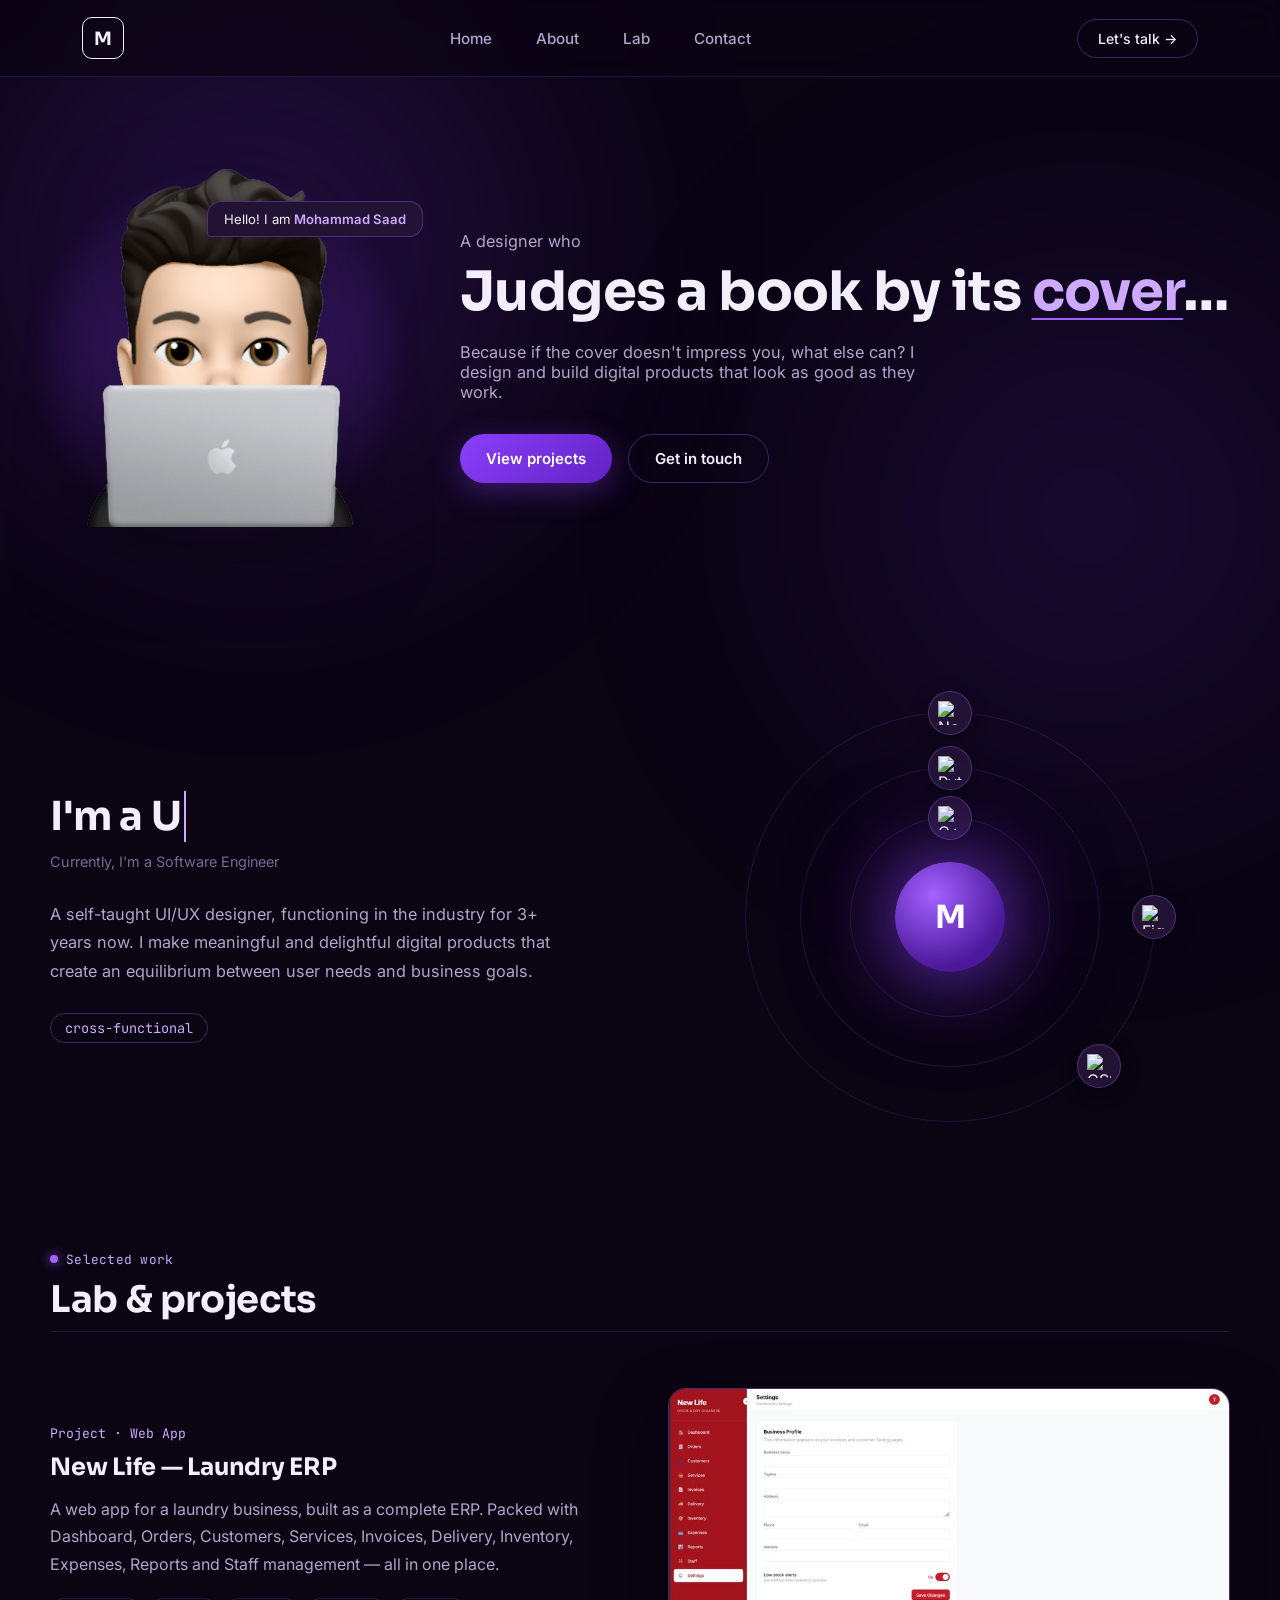
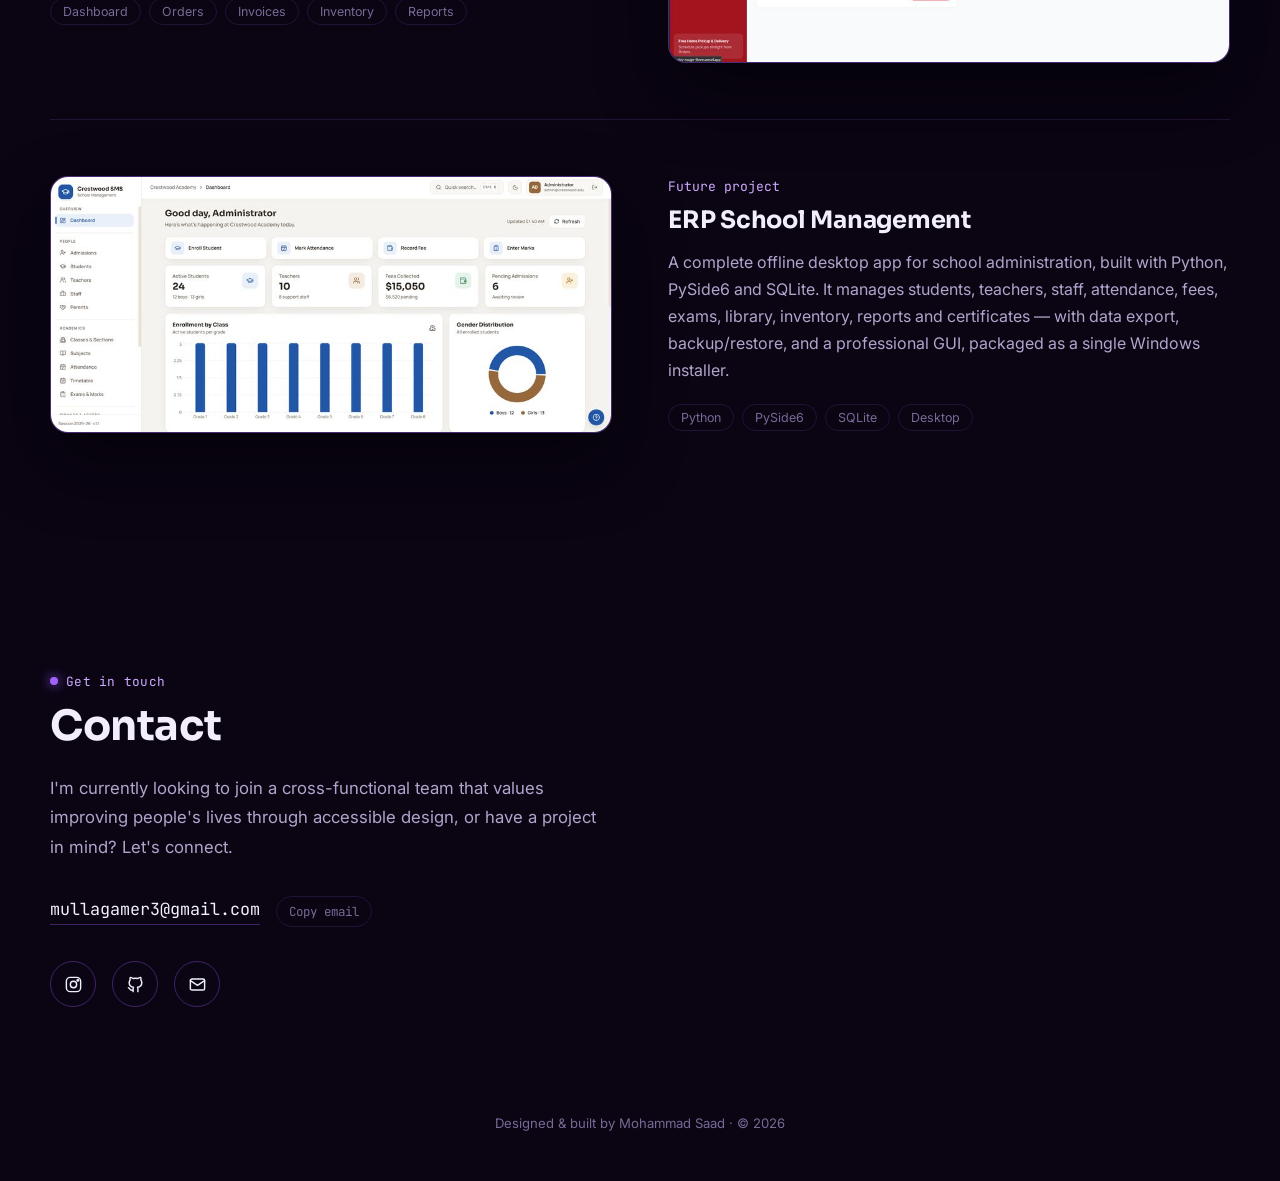
==== index.html @ 2c591f2f "Initial portfolio website" ====
<!DOCTYPE html>
<html lang="en">
<head>
<meta charset="UTF-8">
<meta name="viewport" content="width=device-width, initial-scale=1.0">
<title>Mohammad Saad — Software Engineer & UI/UX Designer</title>
<meta name="description" content="Portfolio of Mohammad Saad, a self-taught UI/UX designer and software engineer building cross-functional digital products.">
<link rel="stylesheet"  href="style.css"> 
<link rel="preconnect" href="https://fonts.googleapis.com">
<link rel="preconnect" href="https://fonts.gstatic.com" crossorigin>
<link href="https://fonts.googleapis.com/css2?family=Sora:wght@400;500;600;700;800&family=Inter:wght@400;500;600&family=JetBrains+Mono:wght@400;500&display=swap" rel="stylesheet">
</head>
<body>
<div class="wrap">

  <header>
    <nav class="container">
      <a href="#home" class="logo">M</a>
      <ul class="nav-links" id="navLinks">
        <li><a href="#home">Home</a></li>
        <li><a href="#about">About</a></li>
        <li><a href="#projects">Lab</a></li>
        <li><a href="#contact">Contact</a></li>
      </ul>
      <a href="#contact" class="nav-cta">Let's talk →</a>
      <div class="burger" id="burger"><span></span><span></span><span></span></div>
    </nav>
  </header>

  <!-- HERO -->
  <section class="hero container" id="home">
    <div class="avatar-wrap">
      <div class="avatar-glow"></div>
      <div class="speech">Hello! I am <b>Mohammad Saad</b></div>
      <img src="[data-uri]" alt="Illustrated avatar of Mohammad Saad">
    </div>
    <div class="hero-copy">
      <p class="kicker">A designer who</p>
      <h1>Judges a book by its <span class="accent-word">cover</span>&hellip;</h1>
      <p class="sub">Because if the cover doesn't impress you, what else can? I design and build digital products that look as good as they work.</p>
      <div class="hero-actions">
        <a href="#projects" class="btn btn-primary">View projects</a>
        <a href="#contact" class="btn btn-ghost">Get in touch</a>
      </div>
    </div>
  </section>

  <!-- ABOUT -->
  <section class="about container reveal" id="about">
    <div>
      <h2 class="type-line"><span id="typeTarget"></span><span class="cursor">&nbsp;</span></h2>
      <p class="caption">Currently, I'm a Software Engineer</p>
      <p>A self-taught UI/UX designer, functioning in the industry for 3+ years now. I make meaningful and delightful digital products that create an equilibrium between user needs and business goals.</p>
      <span class="tag-pill">cross-functional</span>
    </div>
    <div class="stack-panel">
      <div class="orbit-scene">
        <div class="ring ring-3">
          <div class="orbit-icon"><img src="https://cdn.jsdelivr.net/gh/devicons/devicon/icons/nodejs/nodejs-original.svg" alt="Node.js"></div>
          <div class="orbit-icon pos-c"><img src="https://cdn.jsdelivr.net/gh/devicons/devicon/icons/figma/figma-original.svg" alt="Figma"></div>
        </div>
        <div class="ring ring-2">
          <div class="orbit-icon"><img src="https://cdn.jsdelivr.net/gh/devicons/devicon/icons/python/python-original.svg" alt="Python"></div>
          <div class="orbit-icon pos-b"><img src="https://cdn.jsdelivr.net/gh/devicons/devicon/icons/css3/css3-original.svg" alt="CSS3"></div>
        </div>
        <div class="ring ring-1">
          <div class="orbit-icon"><img src="https://cdn.jsdelivr.net/gh/devicons/devicon/icons/cplusplus/cplusplus-original.svg" alt="C++"></div>
        </div>
        <div class="orbit-core">M</div>
      </div>
    </div>
  </section>

  <!-- PROJECTS -->
  <section class="projects container" id="projects">
    <div class="section-head reveal">
      <span class="eyebrow">Selected work</span>
      <h2>Lab &amp; projects</h2>
    </div>

    <div class="project-card reveal">
      <div class="project-media">
        <img src="[data-uri]" alt="New Life ERP dashboard screenshot">
      </div>
      <div class="project-info">
        <span class="project-tag">Project · Web App</span>
        <h3>New Life — Laundry ERP</h3>
        <p>A web app for a laundry business, built as a complete ERP. Packed with Dashboard, Orders, Customers, Services, Invoices, Delivery, Inventory, Expenses, Reports and Staff management &mdash; all in one place.</p>
        <div class="chip-row">
          <span class="chip">Dashboard</span>
          <span class="chip">Orders</span>
          <span class="chip">Invoices</span>
          <span class="chip">Inventory</span>
          <span class="chip">Reports</span>
        </div>
      </div>
    </div>

    <div class="project-card reveal">
      <div class="project-media">
        <img src="[data-uri]" alt="ERP school management dashboard screenshot">
      </div>
      <div class="project-info">
        <span class="project-tag">Future project</span>
        <h3>ERP School Management</h3>
        <p>A complete offline desktop app for school administration, built with Python, PySide6 and SQLite. It manages students, teachers, staff, attendance, fees, exams, library, inventory, reports and certificates &mdash; with data export, backup/restore, and a professional GUI, packaged as a single Windows installer.</p>
        <div class="chip-row">
          <span class="chip">Python</span>
          <span class="chip">PySide6</span>
          <span class="chip">SQLite</span>
          <span class="chip">Desktop</span>
        </div>
      </div>
    </div>
  </section>

  <!-- CONTACT -->
  <section class="contact container reveal" id="contact">
    <span class="eyebrow">Get in touch</span>
    <h2>Contact</h2>
    <p>I'm currently looking to join a cross-functional team that values improving people's lives through accessible design, or have a project in mind? Let's connect.</p>
    <div class="email-row">
      <a class="email-link" href="mailto:mullagamer3@gmail.com">mullagamer3@gmail.com</a>
      <button class="copy-btn" id="copyBtn" type="button">Copy email</button>
    </div>
    <div class="social-row">
      <a class="social-icon" href="#" aria-label="Instagram" title="Instagram">
        <svg viewBox="0 0 24 24" fill="none" stroke-width="1.8" stroke-linecap="round" stroke-linejoin="round"><rect x="3" y="3" width="18" height="18" rx="5"/><circle cx="12" cy="12" r="4"/><circle cx="17.5" cy="6.5" r="1"/></svg>
      </a>
      <a class="social-icon" href="#" aria-label="GitHub" title="GitHub">
        <svg viewBox="0 0 24 24" fill="none" stroke-width="1.8" stroke-linecap="round" stroke-linejoin="round"><path d="M9 19c-4.3 1.4-4.3-2.5-6-3m12 5v-3.5c0-1 .1-1.4-.5-2 2.8-.3 5.5-1.4 5.5-6a4.6 4.6 0 0 0-1.3-3.2 4.2 4.2 0 0 0-.1-3.2s-1.1-.3-3.5 1.3a12.3 12.3 0 0 0-6.2 0C6.5 2.8 5.4 3.1 5.4 3.1a4.2 4.2 0 0 0-.1 3.2A4.6 4.6 0 0 0 4 9.5c0 4.6 2.7 5.7 5.5 6-.6.6-.6 1.2-.5 2V21"/></svg>
      </a>
      <a class="social-icon" href="mailto:mullagamer3@gmail.com" aria-label="Email" title="Email">
        <svg viewBox="0 0 24 24" fill="none" stroke-width="1.8" stroke-linecap="round" stroke-linejoin="round"><rect x="3" y="5" width="18" height="14" rx="2"/><path d="m3 7 9 6 9-6"/></svg>
      </a>
    </div>
  </section>

  <footer>
    <p>Designed &amp; built by Mohammad Saad · &copy; <span id="year"></span></p>
  </footer>

</div>

<script src="script.js"></script>
</body>
</html>
---- style.css ----
:root{
    --bg: #0a0413;
    --bg-soft: #120823;
    --surface: #1a0f2c;
    --surface-2: #221334;
    --border: rgba(163,98,255,0.16);
    --border-strong: rgba(163,98,255,0.35);
    --accent: #8b3ffb;
    --accent-2: #a362ff;
    --accent-light: #cdaaff;
    --text: #f3eefc;
    --text-dim: #b3a4cc;
    --text-faint: #786a96;
    --radius: 18px;
  }

  *{ margin:0; padding:0; box-sizing:border-box; }
  html{ scroll-behavior:smooth; }

  body{
    background: var(--bg);
    color: var(--text);
    font-family: 'Inter', sans-serif;
    overflow-x:hidden;
    position:relative;
  }

  /* ambient background glows */
  body::before, body::after{
    content:'';
    position:fixed;
    width:60vw; height:60vw;
    max-width:900px; max-height:900px;
    border-radius:50%;
    filter: blur(120px);
    opacity:0.28;
    z-index:0;
    pointer-events:none;
  }
  body::before{
    background: radial-gradient(circle, var(--accent) 0%, transparent 70%);
    top:-15%; left:-10%;
  }
  body::after{
    background: radial-gradient(circle, #5227a8 0%, transparent 70%);
    bottom:0%; right:-15%;
  }

  .wrap{ position:relative; z-index:1; }

  a{ color:inherit; text-decoration:none; }
  ul{ list-style:none; }
  img{ max-width:100%; display:block; }

  h1,h2,h3, .display{
    font-family:'Sora', sans-serif;
    letter-spacing:-0.01em;
  }

  .eyebrow{
    font-family:'JetBrains Mono', monospace;
    font-size:0.8rem;
    color: var(--accent-light);
    letter-spacing:0.02em;
    display:inline-flex;
    align-items:center;
    gap:8px;
  }
  .eyebrow::before{
    content:'';
    width:8px; height:8px;
    border-radius:50%;
    background: var(--accent-2);
    box-shadow: 0 0 12px var(--accent-2);
  }

  .container{
    max-width:1180px;
    margin:0 auto;
    padding:0 32px;
  }

  /* ---------- NAV ---------- */
  header{
    position:sticky;
    top:0;
    z-index:100;
    background: rgba(10,4,19,0.7);
    backdrop-filter: blur(14px);
    border-bottom:1px solid var(--border);
  }
  nav.container{
    display:flex;
    align-items:center;
    justify-content:space-between;
    height:76px;
  }
  .logo{
    width:42px; height:42px;
    border:1.5px solid var(--text);
    border-radius:10px;
    display:flex; align-items:center; justify-content:center;
    font-family:'Sora',sans-serif;
    font-weight:700;
    font-size:1.15rem;
    transition: box-shadow .3s ease, border-color .3s ease;
  }
  .logo:hover{ box-shadow: 0 0 22px var(--accent-2); border-color: var(--accent-2); }

  .nav-links{
    display:flex;
    gap:44px;
    font-size:0.95rem;
    font-weight:500;
  }
  .nav-links a{
    position:relative;
    color: var(--text-dim);
    transition: color .25s ease;
  }
  .nav-links a::after{
    content:'';
    position:absolute; left:0; bottom:-6px;
    width:0; height:2px;
    background: var(--accent-2);
    transition: width .25s ease;
  }
  .nav-links a:hover{ color: var(--text); }
  .nav-links a:hover::after{ width:100%; }

  .nav-cta{
    display:inline-flex; align-items:center; gap:8px;
    padding:10px 20px;
    border-radius:999px;
    border:1px solid var(--border-strong);
    font-size:0.88rem;
    font-weight:500;
    color: var(--text);
    transition: all .25s ease;
  }
  .nav-cta:hover{ background: var(--accent); border-color: var(--accent); box-shadow: 0 0 24px rgba(139,63,251,0.5); }

  .burger{ display:none; width:26px; height:20px; position:relative; cursor:pointer; }
  .burger span{ position:absolute; left:0; width:100%; height:2px; background:var(--text); transition:.3s; }
  .burger span:nth-child(1){ top:0; }
  .burger span:nth-child(2){ top:9px; }
  .burger span:nth-child(3){ top:18px; }
  .burger.open span:nth-child(1){ transform: translateY(9px) rotate(45deg); }
  .burger.open span:nth-child(2){ opacity:0; }
  .burger.open span:nth-child(3){ transform: translateY(-9px) rotate(-45deg); }

  /* ---------- HERO ---------- */
  .hero{
    padding:110px 0 60px;
    display:grid;
    grid-template-columns: 340px 1fr;
    gap:70px;
    align-items:center;
  }
  .avatar-wrap{
    position:relative;
    width:340px; height:340px;
    display:flex; align-items:flex-end; justify-content:center;
  }
  .avatar-glow{
    position:absolute; inset:-30px;
    background: radial-gradient(circle, rgba(139,63,251,0.55) 0%, transparent 68%);
    border-radius:50%;
    filter:blur(6px);
    animation: pulse 5s ease-in-out infinite;
  }
  @keyframes pulse{
    0%,100%{ transform:scale(1); opacity:0.9; }
    50%{ transform:scale(1.08); opacity:1; }
  }
  .avatar-wrap img{
    position:relative;
    width:78%;
    z-index:2;
    filter: drop-shadow(0 20px 40px rgba(0,0,0,0.5));
  }
  .speech{
    position:absolute;
    top:14px; left:50%;
    transform: translateX(-6%);
    background: var(--surface-2);
    border:1px solid var(--border-strong);
    padding:9px 16px;
    border-radius:14px 14px 14px 4px;
    font-size:0.82rem;
    white-space:nowrap;
    z-index:3;
    animation: floaty 4s ease-in-out infinite;
  }
  .speech b{ color: var(--accent-light); font-weight:600; }
  @keyframes floaty{
    0%,100%{ transform: translate(-6%, 0); }
    50%{ transform: translate(-6%, -8px); }
  }

  .hero-copy .kicker{
    color: var(--text-dim);
    font-size:1.02rem;
    margin-bottom:10px;
  }
  .hero-copy h1{
    font-size:clamp(2.1rem, 4.6vw, 3.4rem);
    font-weight:700;
    line-height:1.15;
    margin-bottom:18px;
  }
  .hero-copy h1 .accent-word{
    color: var(--accent-light);
    position:relative;
    text-decoration: underline;
    text-decoration-color: var(--accent-2);
    text-underline-offset: 8px;
    text-decoration-thickness: 2px;
  }
  .hero-copy p.sub{
    color: var(--text-dim);
    max-width:480px;
    font-size:1.02rem;
    margin-bottom:32px;
  }
  .hero-actions{ display:flex; gap:16px; flex-wrap:wrap; }
  .btn{
    display:inline-flex; align-items:center; gap:10px;
    padding:14px 26px;
    border-radius:999px;
    font-weight:600;
    font-size:0.94rem;
    transition: all .25s ease;
  }
  .btn-primary{
    background: linear-gradient(135deg, var(--accent), #6222c4);
    color:#fff;
    box-shadow: 0 8px 30px rgba(139,63,251,0.35);
  }
  .btn-primary:hover{ transform: translateY(-2px); box-shadow: 0 12px 34px rgba(139,63,251,0.55); }
  .btn-ghost{
    border:1px solid var(--border-strong);
    color: var(--text);
  }
  .btn-ghost:hover{ background: var(--surface-2); }

  /* ---------- ABOUT ---------- */
  .about{
    padding:100px 0 40px;
    display:grid;
    grid-template-columns: 1fr 1fr;
    gap:60px;
    align-items:center;
  }
  .about h2.type-line{
    font-size:clamp(1.8rem,3.4vw,2.5rem);
    font-weight:700;
    min-height:1.3em;
  }
  .type-line .cursor{
    display:inline-block;
    width:2px;
    background: var(--accent-light);
    margin-left:3px;
    animation: blink 0.9s steps(1) infinite;
  }
  @keyframes blink{ 50%{ opacity:0; } }
  .about .caption{
    color: var(--text-faint);
    font-size:0.9rem;
    margin-top:6px;
    margin-bottom:26px;
  }
  .about p{
    color: var(--text-dim);
    line-height:1.75;
    font-size:1.02rem;
    max-width:520px;
  }
  .tag-pill{
    display:inline-flex;
    font-family:'JetBrains Mono', monospace;
    color: var(--accent-light);
    border:1px solid var(--border-strong);
    padding:5px 14px;
    border-radius:999px;
    font-size:0.85rem;
    margin-top:28px;
  }

  .stack-panel{
    display:flex; align-items:center; justify-content:center;
  }

  /* ---------- ORBIT ---------- */
  .orbit-scene{
    position:relative;
    width:100%;
    max-width:460px;
    aspect-ratio:1/1;
    display:flex; align-items:center; justify-content:center;
  }
  .orbit-core{
    width:110px; height:110px;
    border-radius:50%;
    background: radial-gradient(circle at 35% 30%, var(--accent-2), #4a1899 70%);
    box-shadow: 0 0 70px rgba(139,63,251,0.65), 0 0 120px rgba(139,63,251,0.35);
    display:flex; align-items:center; justify-content:center;
    font-family:'Sora',sans-serif;
    font-weight:700;
    font-size:2rem;
    color:#fff;
    z-index:5;
    animation: pulse 5s ease-in-out infinite;
  }
  .ring{
    position:absolute;
    border:1px solid var(--border);
    border-radius:50%;
    top:50%; left:50%;
  }
  .ring-1{ width:200px; height:200px; margin:-100px 0 0 -100px; animation: spin 22s linear infinite; }
  .ring-2{ width:300px; height:300px; margin:-150px 0 0 -150px; animation: spin 32s linear infinite reverse; }
  .ring-3{ width:410px; height:410px; margin:-205px 0 0 -205px; animation: spin 44s linear infinite; }
  @keyframes spin{ from{ transform:rotate(0deg);} to{ transform:rotate(360deg);} }

  .orbit-icon{
    position:absolute;
    width:44px; height:44px;
    top:-22px; left:50%;
    margin-left:-22px;
    background: var(--surface-2);
    border:1px solid var(--border-strong);
    border-radius:50%;
    display:flex; align-items:center; justify-content:center;
    animation: spin-rev 22s linear infinite;
    box-shadow: 0 4px 18px rgba(0,0,0,0.45);
  }
  .orbit-icon img{ width:24px; height:24px; }
  .ring-1 .orbit-icon{ animation-duration:22s; }
  .ring-2 .orbit-icon{ animation-duration:32s; animation-direction:normal; }
  .ring-3 .orbit-icon{ animation-duration:44s; }
  @keyframes spin-rev{ from{ transform:rotate(0deg);} to{ transform:rotate(-360deg);} }

  .ring-2 .orbit-icon.pos-b{ top:auto; bottom:-22px; left:auto; right:-22px; margin:0; }
  .ring-3 .orbit-icon.pos-b{ top:auto; bottom:-22px; }
  .ring-3 .orbit-icon.pos-c{ top:50%; left:auto; right:-22px; margin-top:-22px; }

  .orbit-icon:hover{ transform: scale(1.15); border-color: var(--accent-2); }

  /* ---------- PROJECTS ---------- */
  .section-head{
    text-align:left;
    margin-bottom:8px;
  }
  .section-head h2{
    font-size:clamp(1.7rem,3vw,2.3rem);
    font-weight:700;
    margin-top:8px;
  }

  .projects{ padding:60px 0 40px; }
  .project-card{
    display:grid;
    grid-template-columns: 1fr 1fr;
    gap:56px;
    align-items:center;
    padding:56px 0;
    border-top:1px solid var(--border);
  }
  .project-card:nth-child(even) .project-media{ order:2; }
  .project-media{
    border-radius: var(--radius);
    overflow:hidden;
    border:1px solid var(--border-strong);
    background: var(--surface);
    box-shadow: 0 30px 70px rgba(0,0,0,0.45);
    transition: transform .4s ease, box-shadow .4s ease;
  }
  .project-media:hover{ transform: translateY(-6px); box-shadow: 0 40px 90px rgba(139,63,251,0.25); }
  .project-tag{
    color: var(--accent-light);
    font-family:'JetBrains Mono', monospace;
    font-size:0.82rem;
    margin-bottom:10px;
    display:block;
  }
  .project-info h3{
    font-size:1.5rem;
    font-weight:700;
    margin-bottom:14px;
  }
  .project-info p{
    color: var(--text-dim);
    line-height:1.7;
    margin-bottom:20px;
  }
  .chip-row{ display:flex; flex-wrap:wrap; gap:8px; }
  .chip{
    font-size:0.78rem;
    padding:5px 12px;
    border-radius:999px;
    border:1px solid var(--border);
    color: var(--text-faint);
  }

  /* ---------- CONTACT ---------- */
  .contact{ padding:140px 0 80px; }
  .contact h2{ font-size:clamp(1.8rem,3.4vw,2.6rem); font-weight:700; margin:10px 0 22px; }
  .contact p{
    color: var(--text-dim);
    max-width:560px;
    line-height:1.75;
    font-size:1.05rem;
    margin-bottom:34px;
  }
  .email-row{
    display:flex; align-items:center; gap:16px;
    margin-bottom:34px;
    flex-wrap:wrap;
  }
  .email-link{
    font-family:'JetBrains Mono', monospace;
    font-size:1.05rem;
    color: var(--text);
    border-bottom:1px solid var(--border-strong);
    padding-bottom:4px;
    transition: color .2s ease, border-color .2s ease;
  }
  .email-link:hover{ color: var(--accent-light); border-color: var(--accent-light); }
  .copy-btn{
    font-family:'JetBrains Mono', monospace;
    font-size:0.78rem;
    color: var(--text-faint);
    border:1px solid var(--border);
    padding:6px 12px;
    border-radius:999px;
    cursor:pointer;
    background:none;
    transition: all .2s ease;
  }
  .copy-btn:hover{ border-color: var(--accent-2); color: var(--accent-light); }

  .social-row{ display:flex; gap:16px; }
  .social-icon{
    width:46px; height:46px;
    border-radius:50%;
    border:1px solid var(--border-strong);
    display:flex; align-items:center; justify-content:center;
    transition: all .25s ease;
  }
  .social-icon svg{ width:19px; height:19px; stroke:var(--text); }
  .social-icon:hover{ background: var(--accent); border-color: var(--accent); transform: translateY(-3px); }

  footer{
    padding:28px 0 50px;
    text-align:center;
    color: var(--text-faint);
    font-size:0.82rem;
  }

  /* ---------- reveal ---------- */
  .reveal{ opacity:0; transform: translateY(24px); transition: opacity .7s ease, transform .7s ease; }
  .reveal.in{ opacity:1; transform:none; }

  @media (prefers-reduced-motion: reduce){
    *{ animation:none !important; transition:none !important; }
  }

  /* ---------- responsive ---------- */
  @media (max-width: 900px){
    .hero{ grid-template-columns:1fr; text-align:center; padding-top:60px; }
    .avatar-wrap{ margin:0 auto; }
    .hero-copy p.sub{ margin-left:auto; margin-right:auto; }
    .hero-actions{ justify-content:center; }
    .about{ grid-template-columns:1fr; }
    .stack-panel{ margin-top:20px; }
    .project-card{ grid-template-columns:1fr; }
    .project-card:nth-child(even) .project-media{ order:0; }
  }
  @media (max-width: 700px){
    .nav-links{
      position:fixed; top:76px; left:0; right:0;
      background: var(--bg-soft);
      flex-direction:column;
      padding:26px 32px;
      gap:22px;
      border-bottom:1px solid var(--border);
      transform: translateY(-130%);
      transition: transform .3s ease;
    }
    .nav-links.open{ transform: translateY(0); }
    .burger{ display:block; }
    .nav-cta{ display:none; }
  }
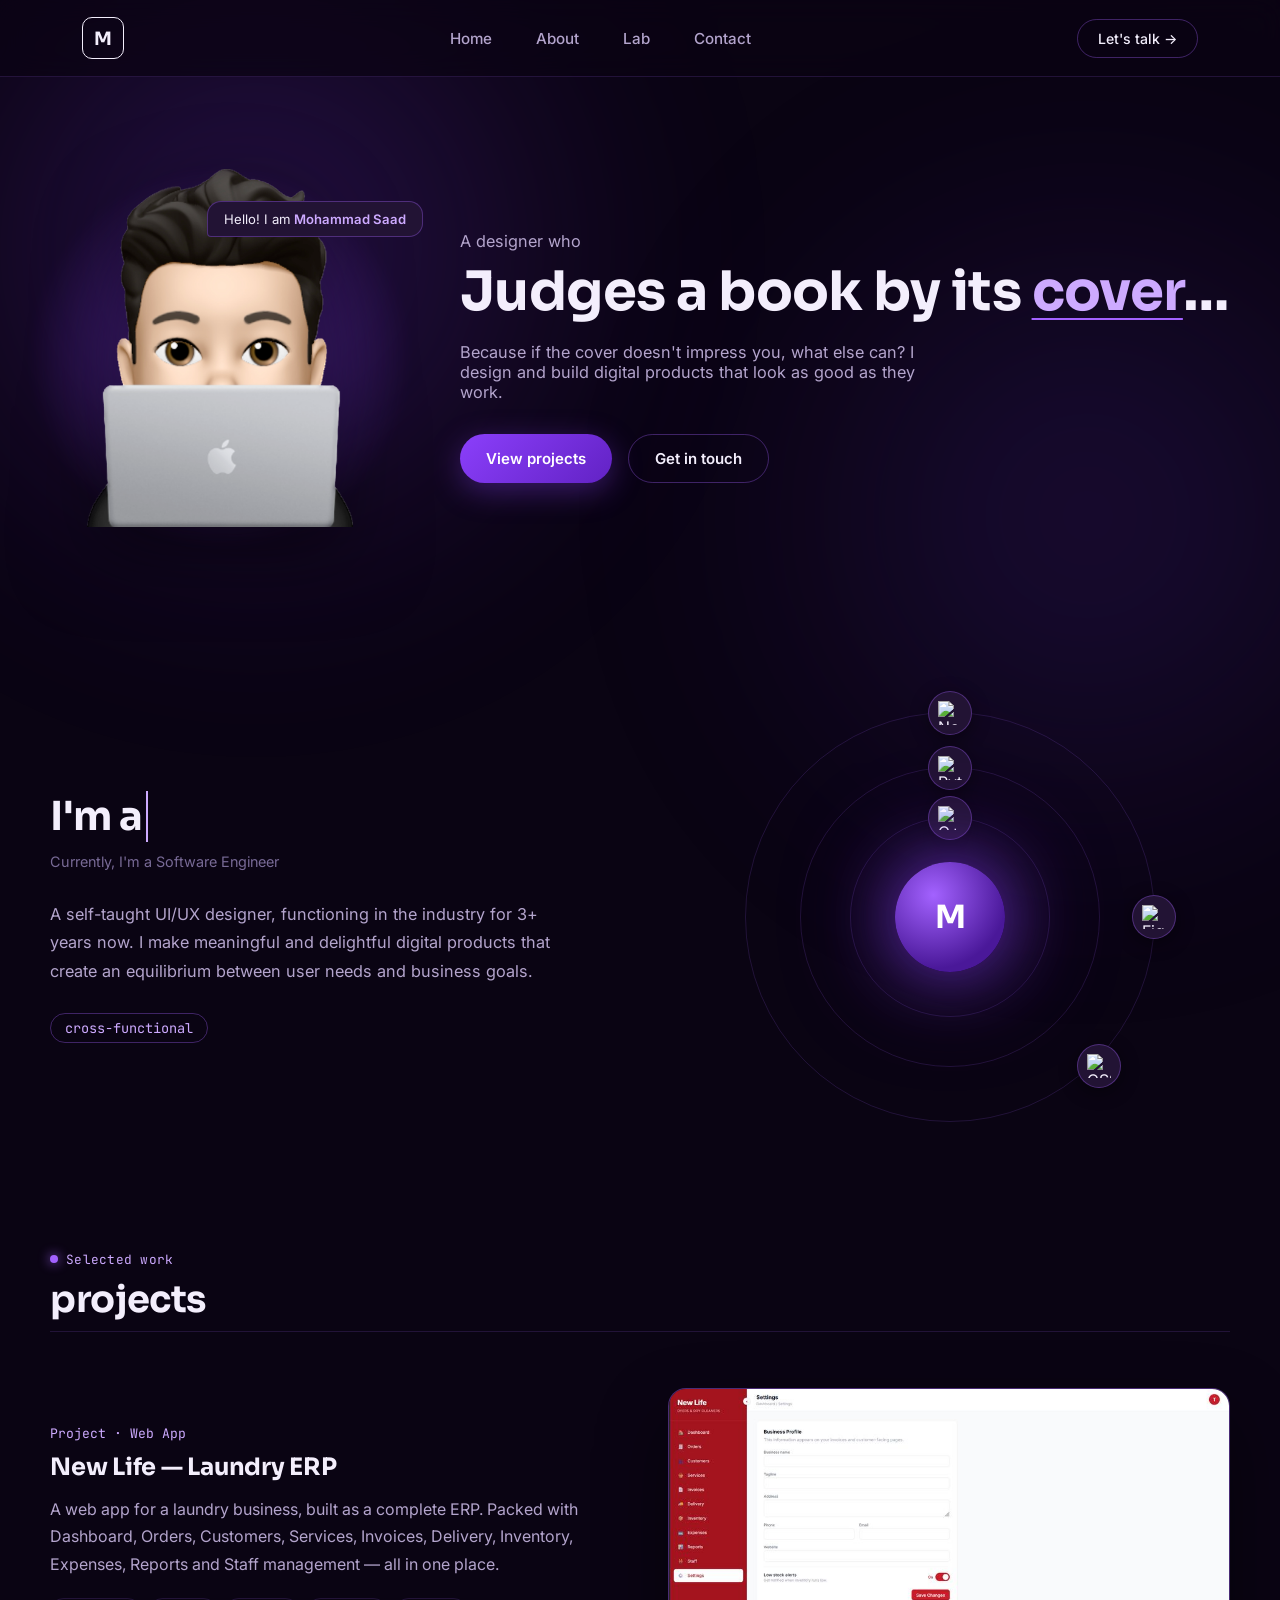
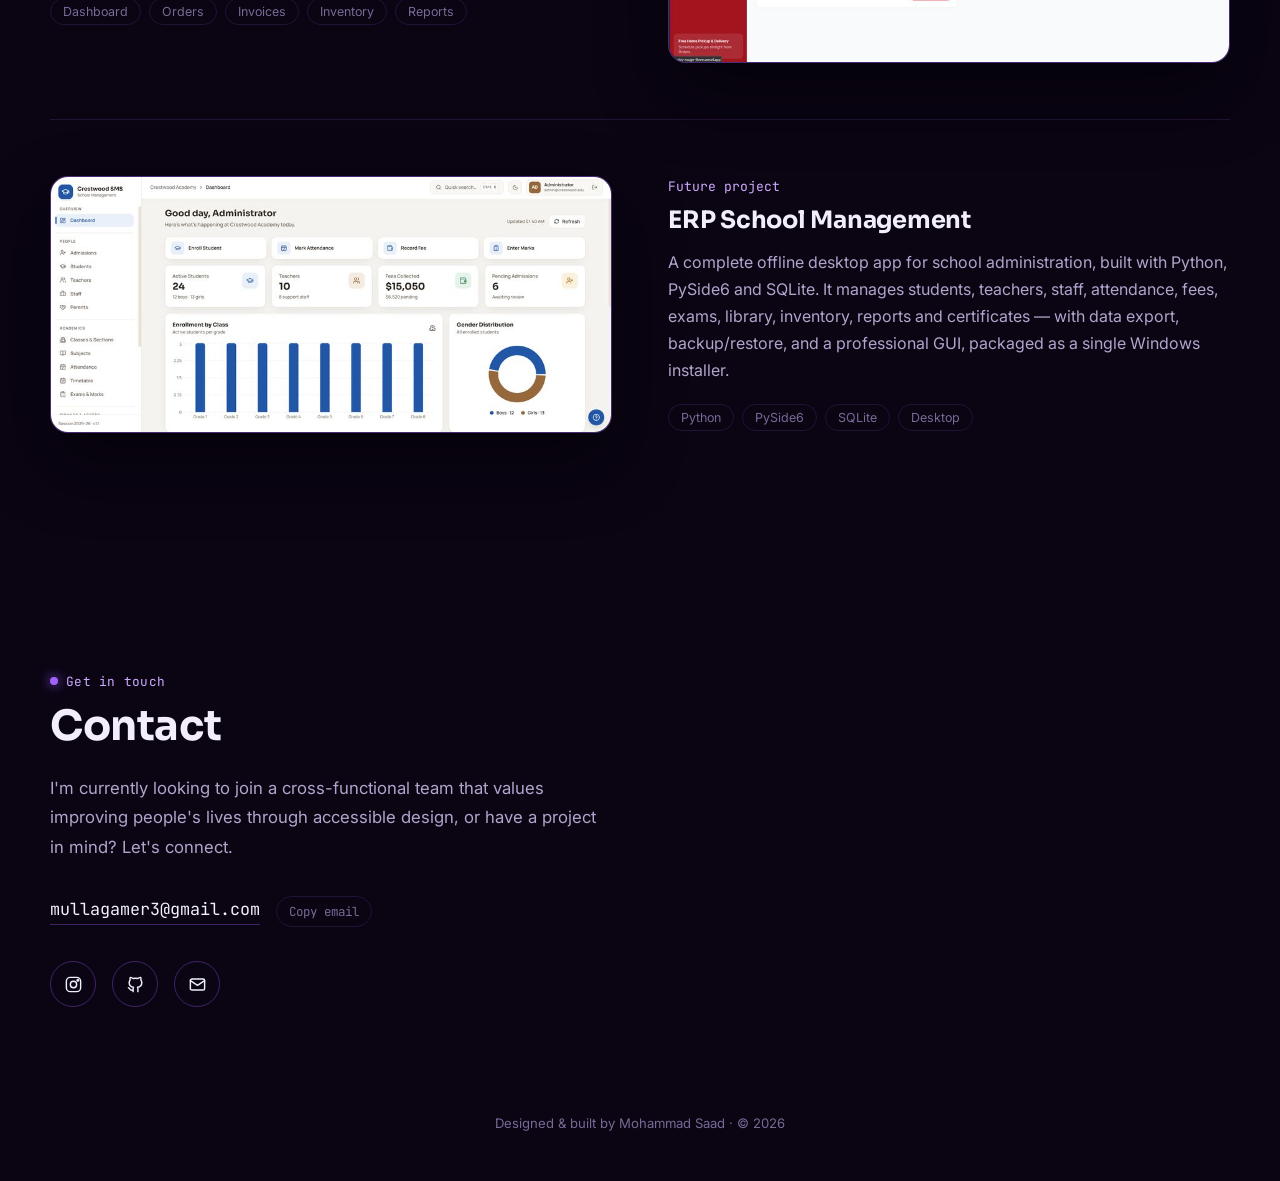
==== commit d1a894a6: "Updated portfolio homepage" ====
--- a/index.html
+++ b/index.html
@@ -75,7 +75,7 @@
   <section class="projects container" id="projects">
     <div class="section-head reveal">
       <span class="eyebrow">Selected work</span>
-      <h2>Lab &amp; projects</h2>
+      <h2>projects</h2>
     </div>
 
     <div class="project-card reveal">
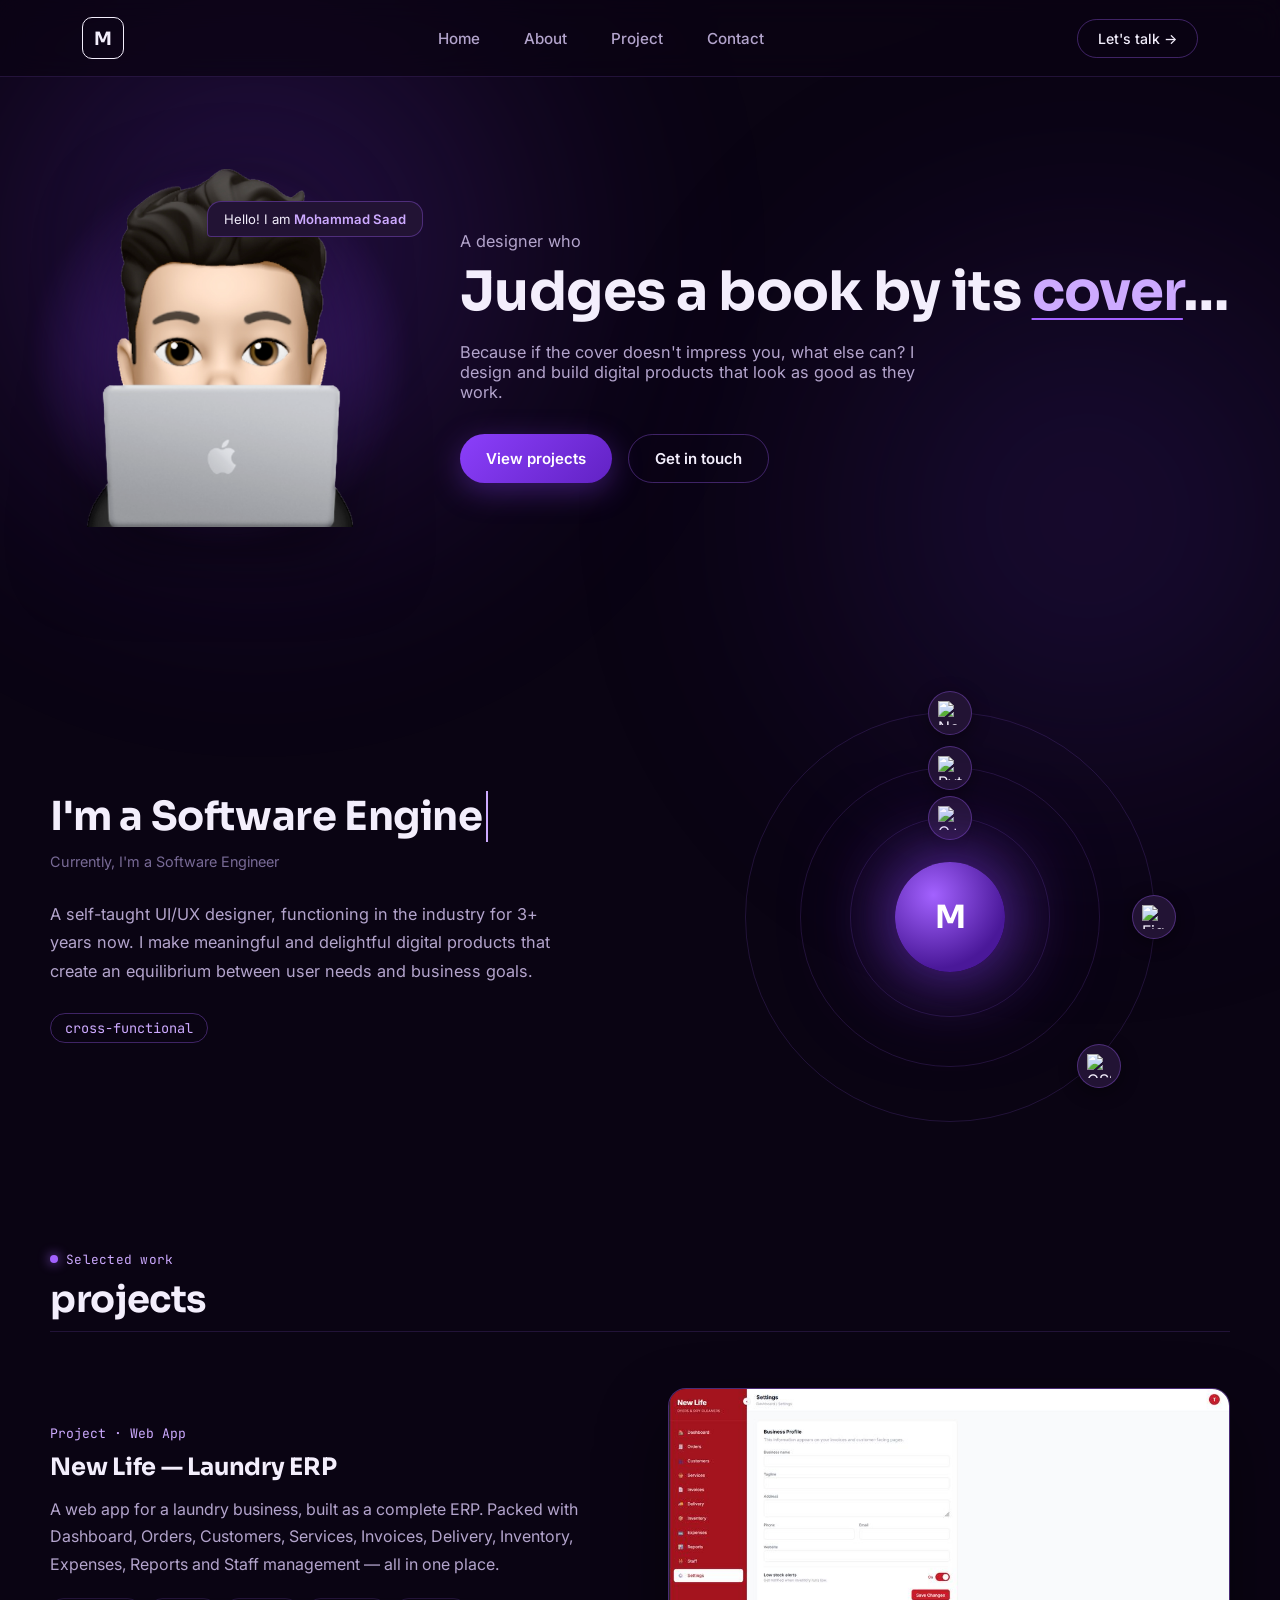
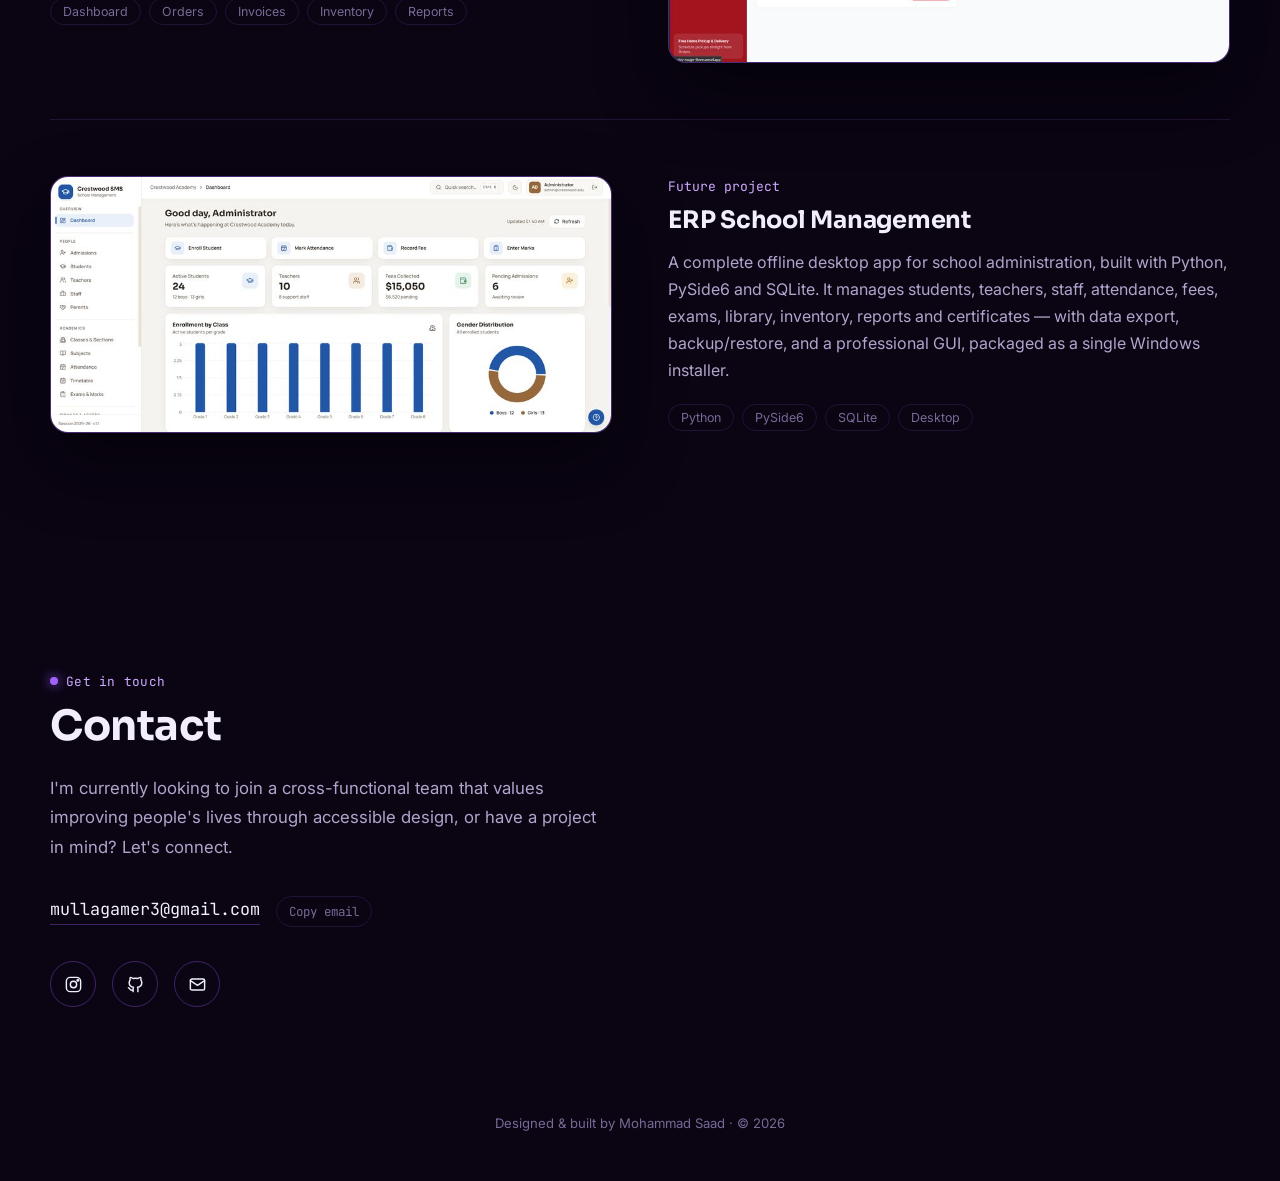
==== commit 2797986a: "Updated portfolio homepage" ====
--- a/index.html
+++ b/index.html
@@ -19,7 +19,7 @@
       <ul class="nav-links" id="navLinks">
         <li><a href="#home">Home</a></li>
         <li><a href="#about">About</a></li>
-        <li><a href="#projects">Lab</a></li>
+        <li><a href="#projects">Project</a></li>
         <li><a href="#contact">Contact</a></li>
       </ul>
       <a href="#contact" class="nav-cta">Let's talk →</a>
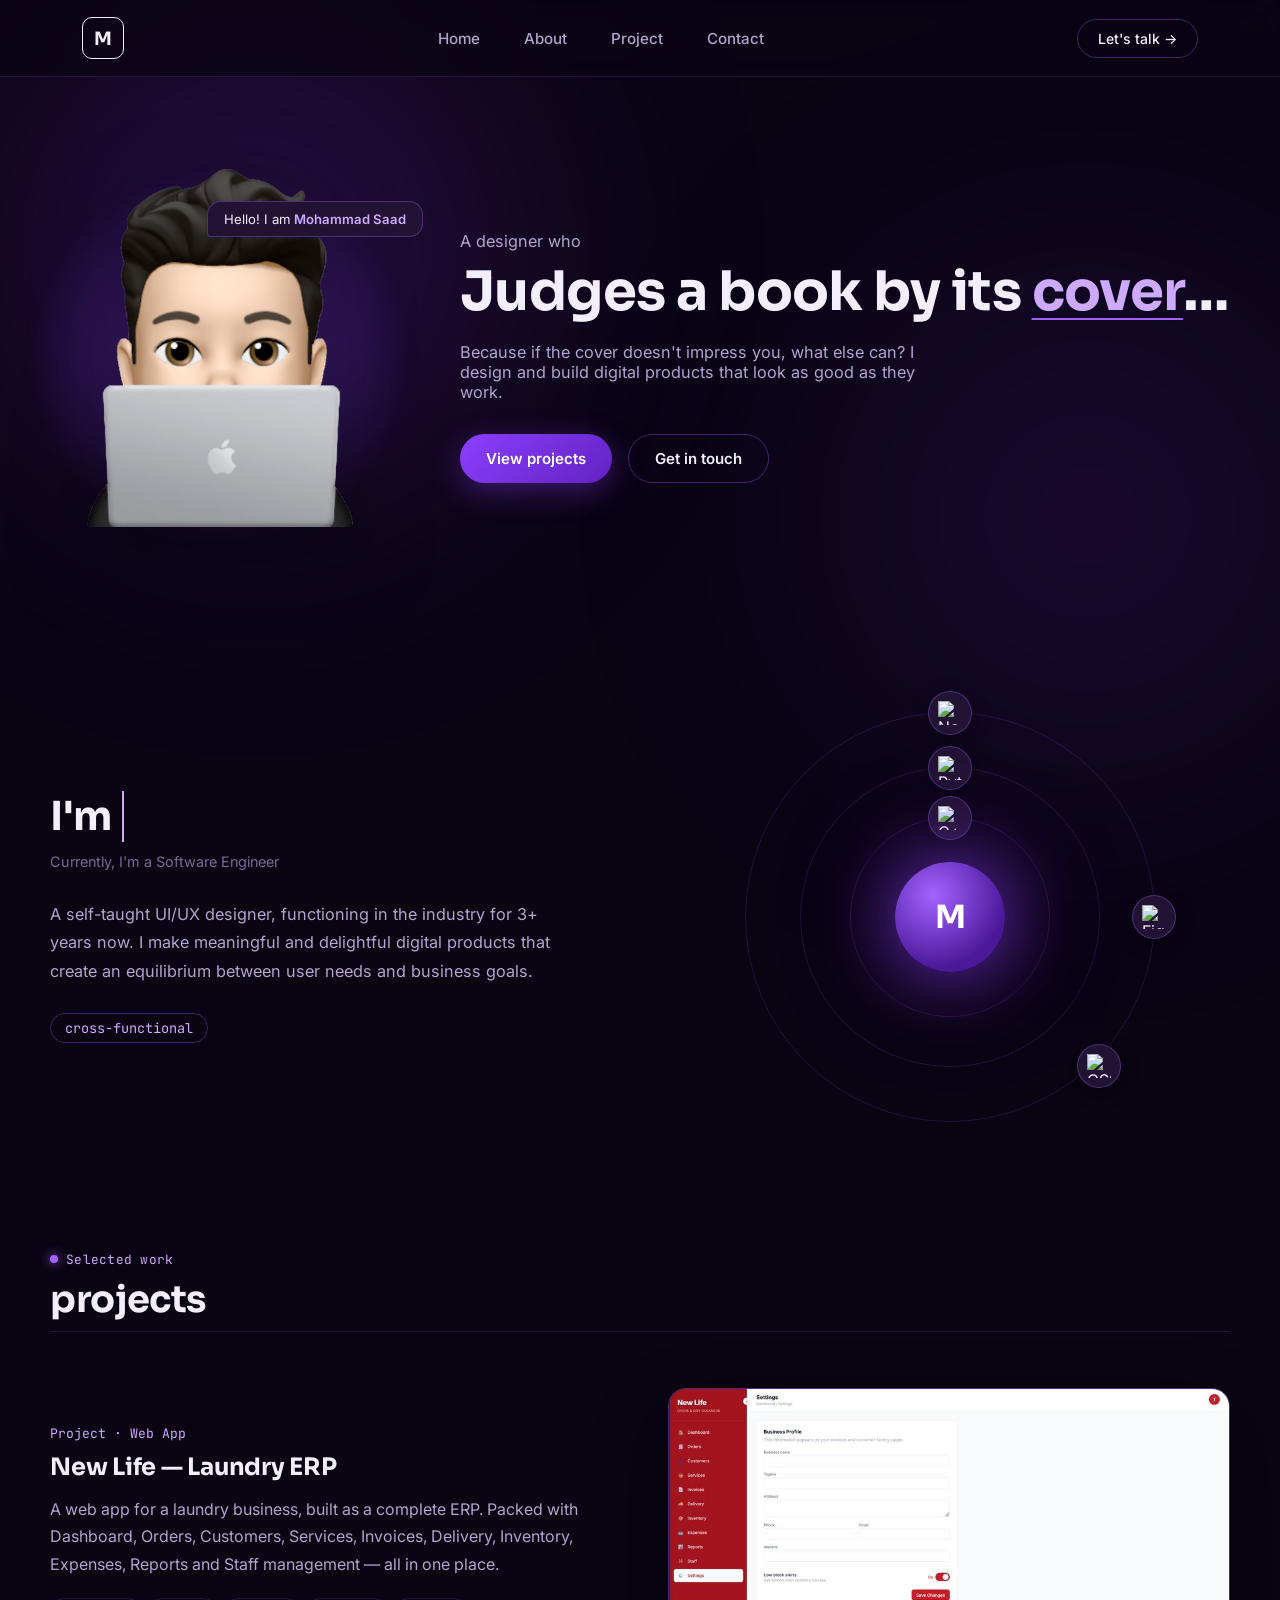
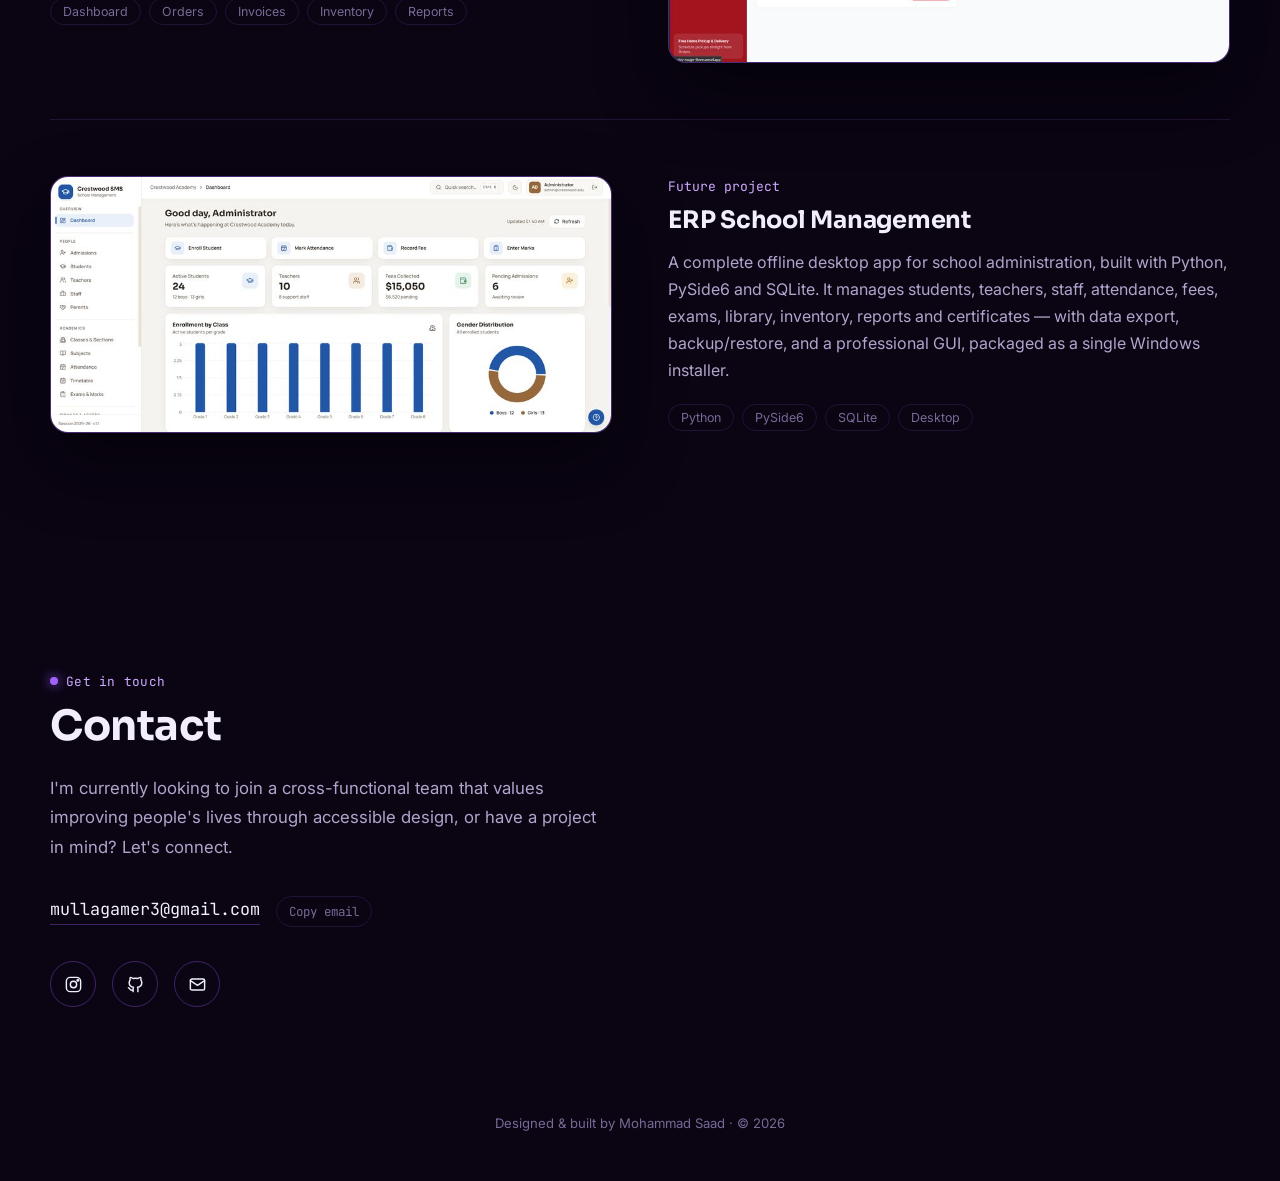
==== commit a0762a54: "Updated portfolio homepage" ====
--- a/index.html
+++ b/index.html
@@ -124,10 +124,10 @@
       <button class="copy-btn" id="copyBtn" type="button">Copy email</button>
     </div>
     <div class="social-row">
-      <a class="social-icon" href="#" aria-label="Instagram" title="Instagram">
+      <a class="social-icon" href="https://www.instagram.com/editwithrift/" aria-label="Instagram" title="Instagram">
         <svg viewBox="0 0 24 24" fill="none" stroke-width="1.8" stroke-linecap="round" stroke-linejoin="round"><rect x="3" y="3" width="18" height="18" rx="5"/><circle cx="12" cy="12" r="4"/><circle cx="17.5" cy="6.5" r="1"/></svg>
       </a>
-      <a class="social-icon" href="#" aria-label="GitHub" title="GitHub">
+      <a class="social-icon" href="https://github.com/MohdSaad-learner/portfolio" aria-label="GitHub" title="GitHub">
         <svg viewBox="0 0 24 24" fill="none" stroke-width="1.8" stroke-linecap="round" stroke-linejoin="round"><path d="M9 19c-4.3 1.4-4.3-2.5-6-3m12 5v-3.5c0-1 .1-1.4-.5-2 2.8-.3 5.5-1.4 5.5-6a4.6 4.6 0 0 0-1.3-3.2 4.2 4.2 0 0 0-.1-3.2s-1.1-.3-3.5 1.3a12.3 12.3 0 0 0-6.2 0C6.5 2.8 5.4 3.1 5.4 3.1a4.2 4.2 0 0 0-.1 3.2A4.6 4.6 0 0 0 4 9.5c0 4.6 2.7 5.7 5.5 6-.6.6-.6 1.2-.5 2V21"/></svg>
       </a>
       <a class="social-icon" href="mailto:mullagamer3@gmail.com" aria-label="Email" title="Email">
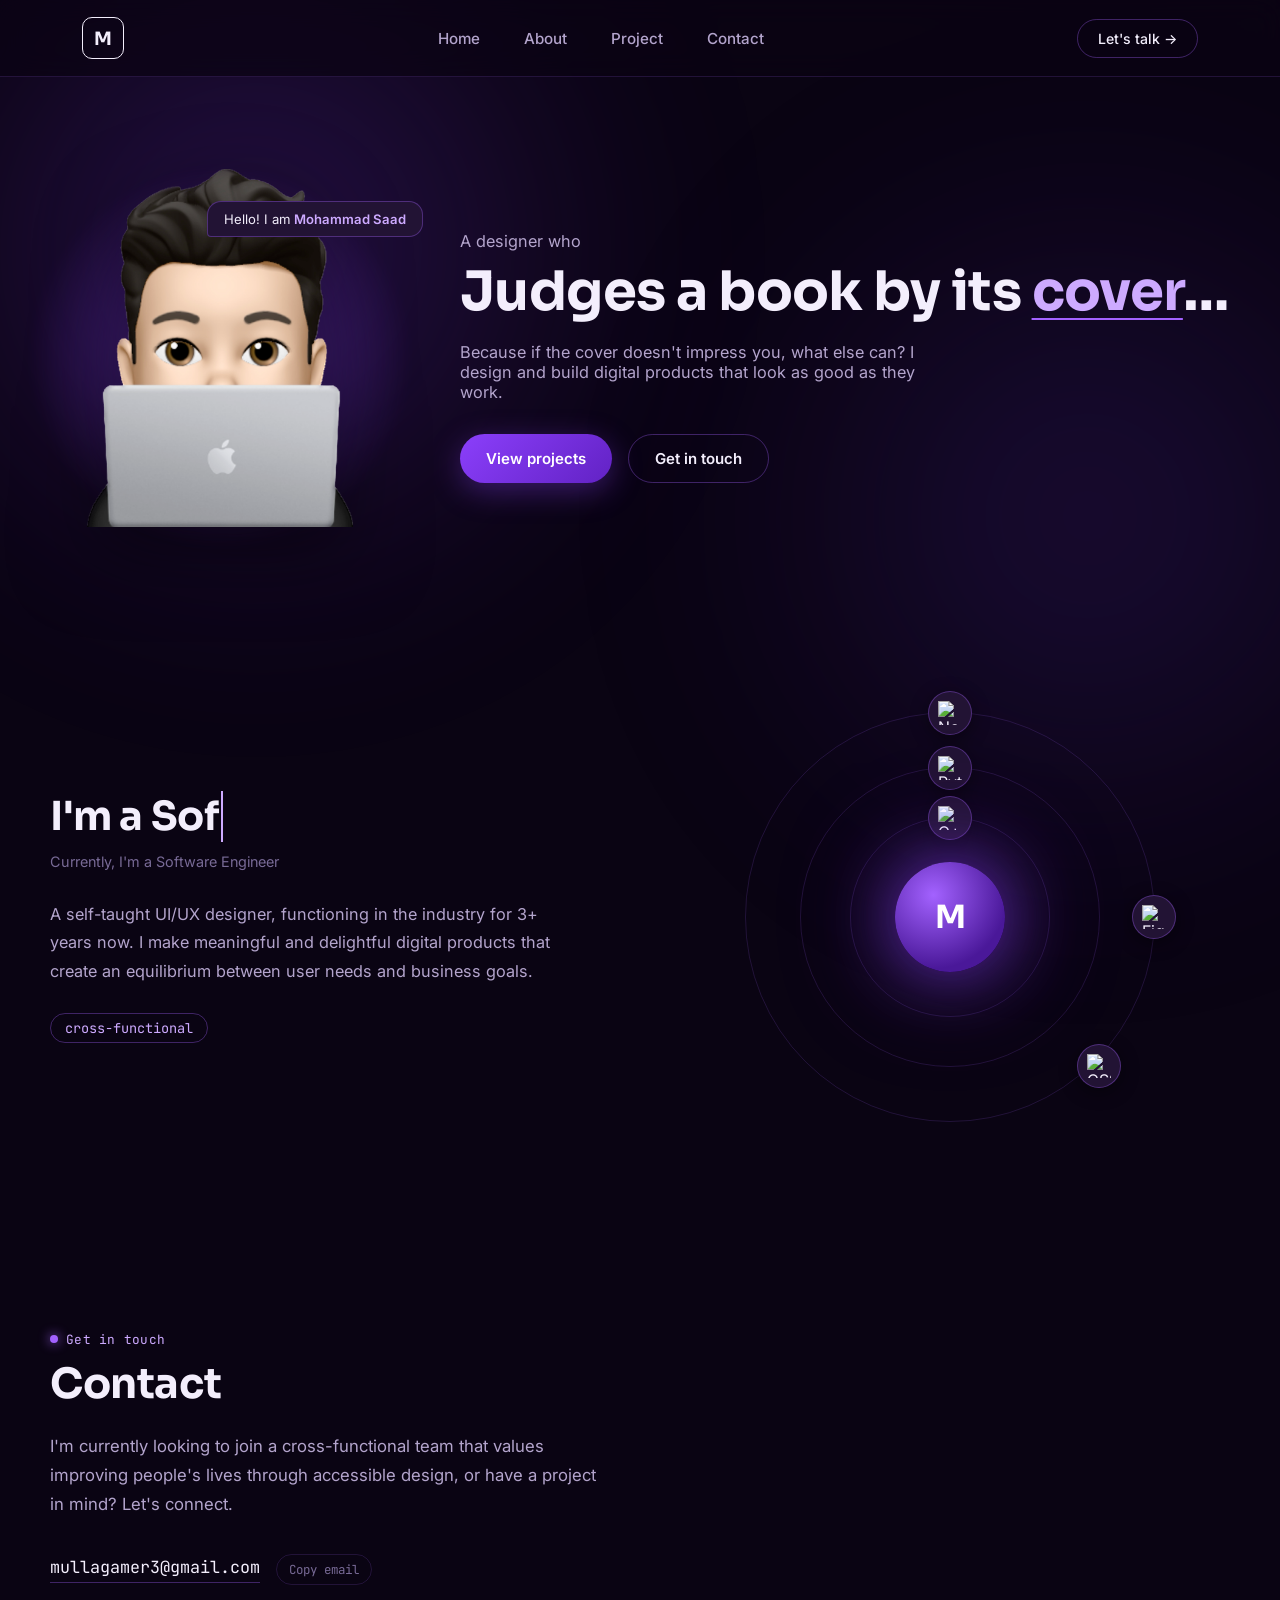
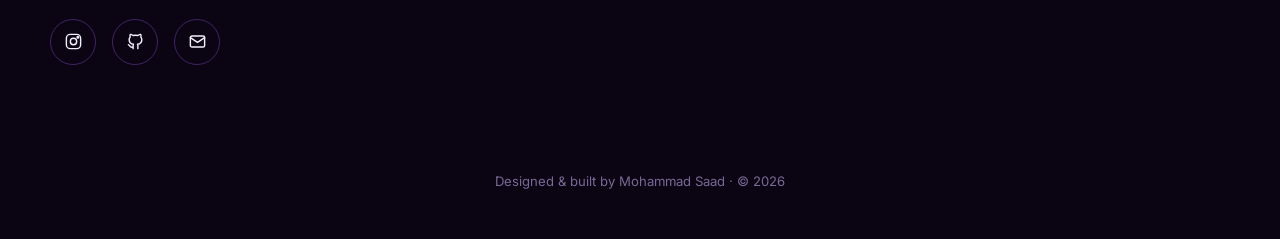
==== commit b1e0f36a: "Update portfolio website" ====
--- a/index.html
+++ b/index.html
@@ -19,7 +19,7 @@
       <ul class="nav-links" id="navLinks">
         <li><a href="#home">Home</a></li>
         <li><a href="#about">About</a></li>
-        <li><a href="#projects">Project</a></li>
+        <li><a href="project.html">Project</a></li>
         <li><a href="#contact">Contact</a></li>
       </ul>
       <a href="#contact" class="nav-cta">Let's talk →</a>
@@ -71,49 +71,7 @@
     </div>
   </section>
 
-  <!-- PROJECTS -->
-  <section class="projects container" id="projects">
-    <div class="section-head reveal">
-      <span class="eyebrow">Selected work</span>
-      <h2>projects</h2>
-    </div>
-
-    <div class="project-card reveal">
-      <div class="project-media">
-        <img src="[data-uri]" alt="New Life ERP dashboard screenshot">
-      </div>
-      <div class="project-info">
-        <span class="project-tag">Project · Web App</span>
-        <h3>New Life — Laundry ERP</h3>
-        <p>A web app for a laundry business, built as a complete ERP. Packed with Dashboard, Orders, Customers, Services, Invoices, Delivery, Inventory, Expenses, Reports and Staff management &mdash; all in one place.</p>
-        <div class="chip-row">
-          <span class="chip">Dashboard</span>
-          <span class="chip">Orders</span>
-          <span class="chip">Invoices</span>
-          <span class="chip">Inventory</span>
-          <span class="chip">Reports</span>
-        </div>
-      </div>
-    </div>
-
-    <div class="project-card reveal">
-      <div class="project-media">
-        <img src="[data-uri]" alt="ERP school management dashboard screenshot">
-      </div>
-      <div class="project-info">
-        <span class="project-tag">Future project</span>
-        <h3>ERP School Management</h3>
-        <p>A complete offline desktop app for school administration, built with Python, PySide6 and SQLite. It manages students, teachers, staff, attendance, fees, exams, library, inventory, reports and certificates &mdash; with data export, backup/restore, and a professional GUI, packaged as a single Windows installer.</p>
-        <div class="chip-row">
-          <span class="chip">Python</span>
-          <span class="chip">PySide6</span>
-          <span class="chip">SQLite</span>
-          <span class="chip">Desktop</span>
-        </div>
-      </div>
-    </div>
-  </section>
-
+  
   <!-- CONTACT -->
   <section class="contact container reveal" id="contact">
     <span class="eyebrow">Get in touch</span>
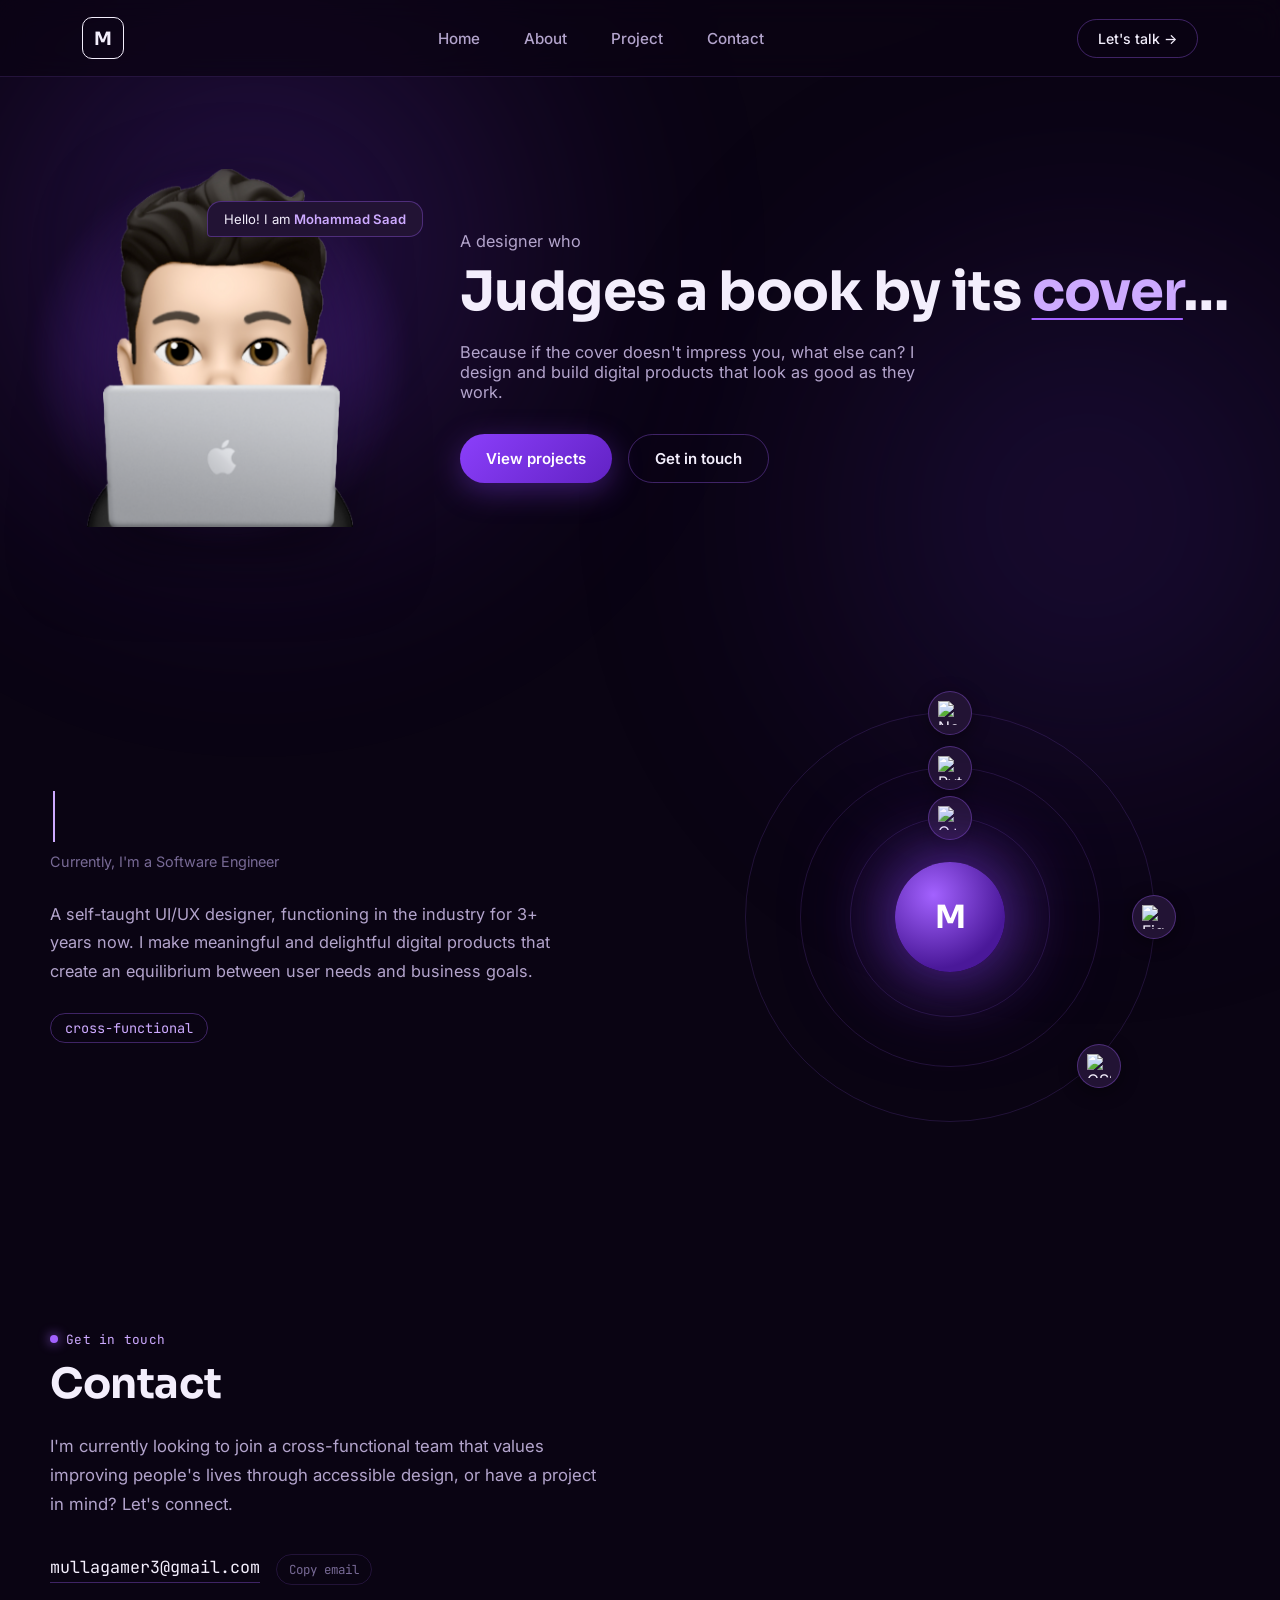
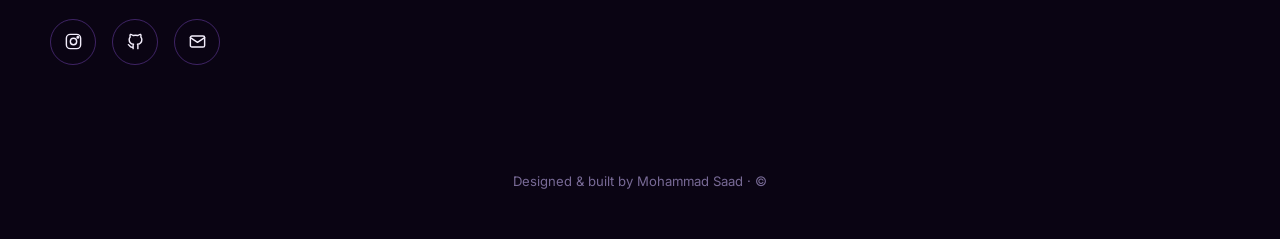
==== commit b4d23c1d: "Update portfolio website" ====
--- a/index.html
+++ b/index.html
@@ -17,8 +17,8 @@
     <nav class="container">
       <a href="#home" class="logo">M</a>
       <ul class="nav-links" id="navLinks">
-        <li><a href="#home">Home</a></li>
-        <li><a href="#about">About</a></li>
+        <li><a href="index.html">Home</a></li>
+        <li><a href="about.html">About</a></li>
         <li><a href="project.html">Project</a></li>
         <li><a href="#contact">Contact</a></li>
       </ul>
@@ -32,7 +32,7 @@
     <div class="avatar-wrap">
       <div class="avatar-glow"></div>
       <div class="speech">Hello! I am <b>Mohammad Saad</b></div>
-      <img src="[data-uri]" alt="Illustrated avatar of Mohammad Saad">
+      <img src="img/Me.svg" alt="Illustrated avatar of Mohammad Saad">
     </div>
     <div class="hero-copy">
       <p class="kicker">A designer who</p>
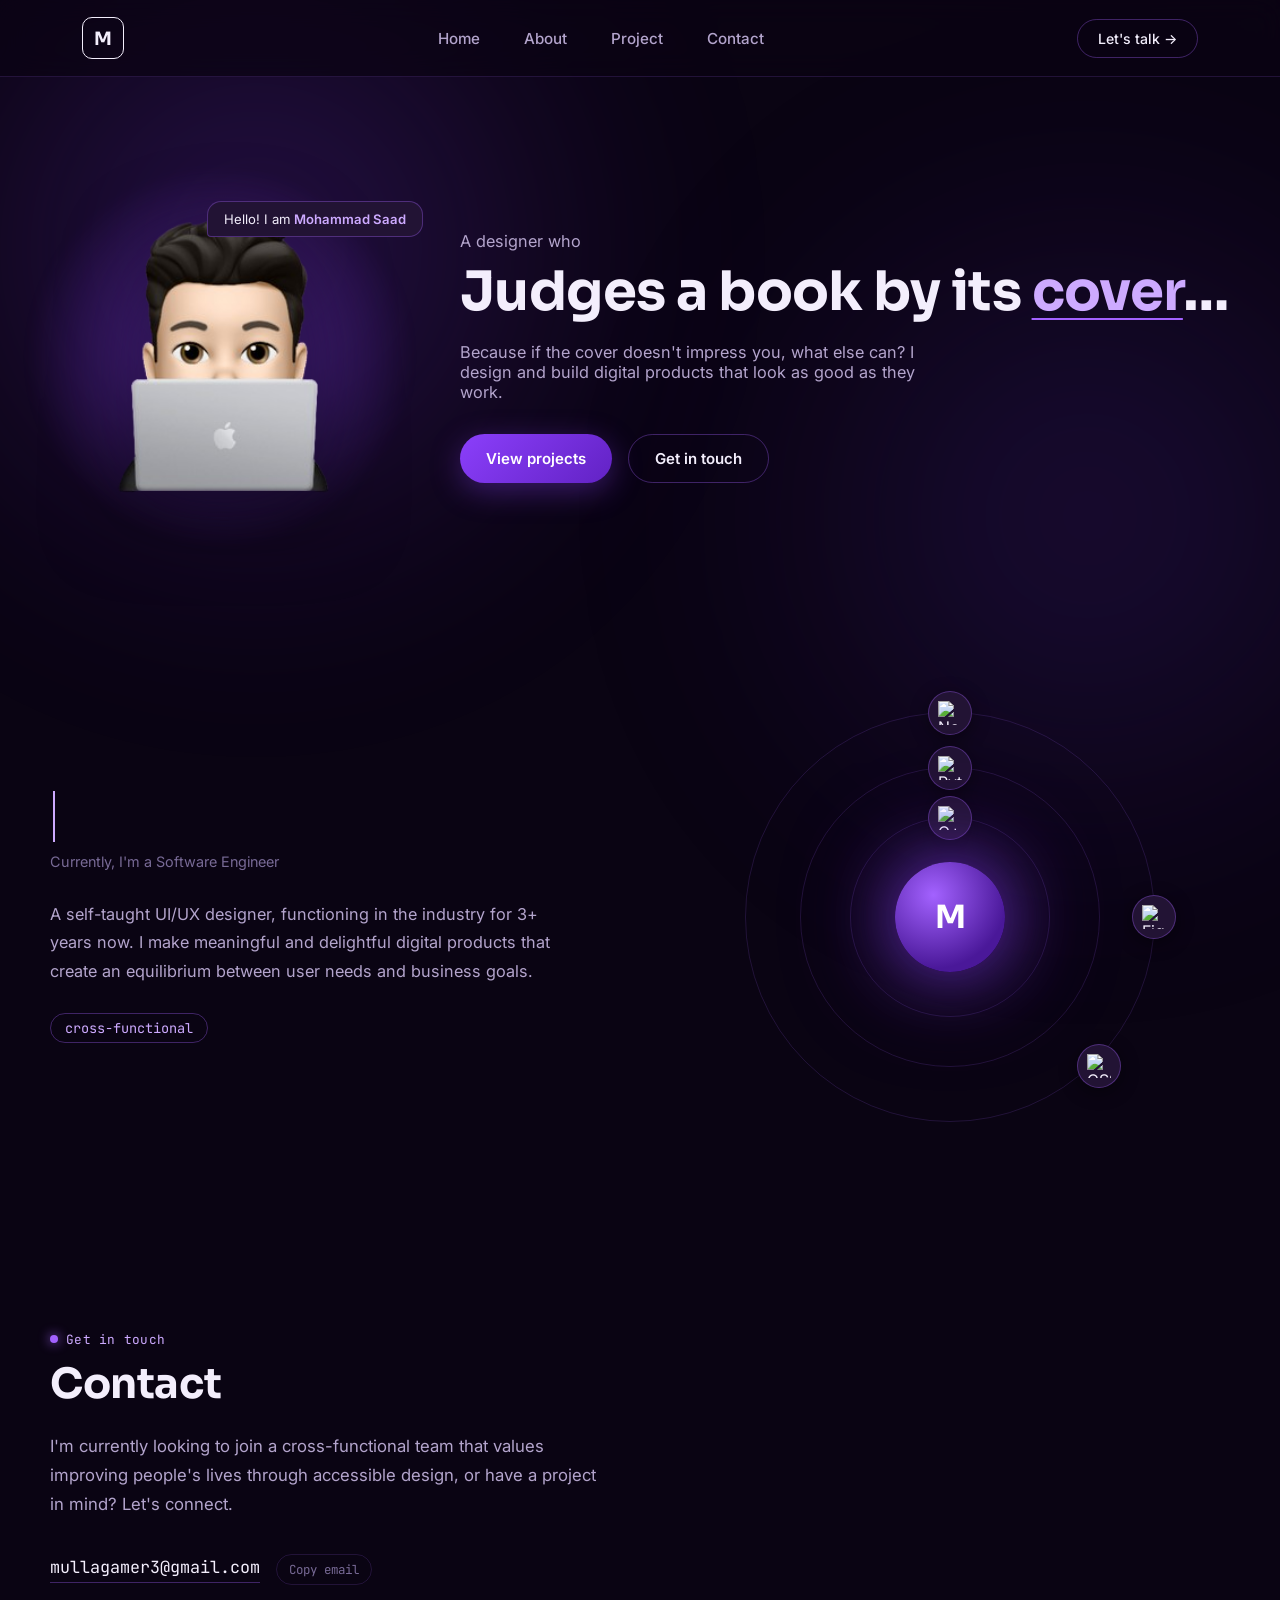
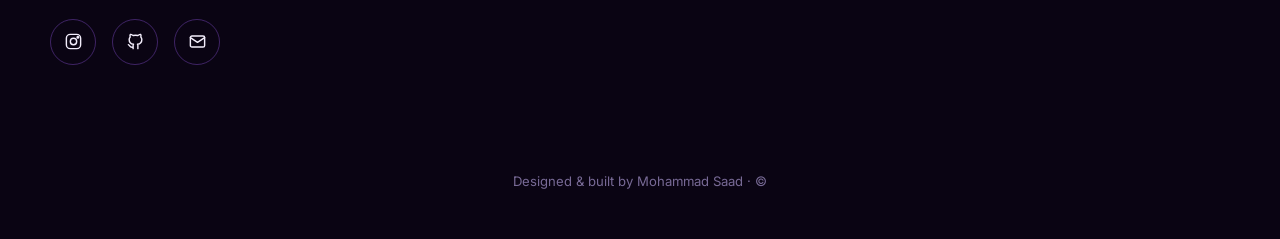
==== commit 644798de: "Update code features and fix bugs" ====
--- a/index.html
+++ b/index.html
@@ -20,7 +20,7 @@
         <li><a href="index.html">Home</a></li>
         <li><a href="about.html">About</a></li>
         <li><a href="project.html">Project</a></li>
-        <li><a href="#contact">Contact</a></li>
+        <li><a href="contact.html">Contact</a></li>
       </ul>
       <a href="#contact" class="nav-cta">Let's talk →</a>
       <div class="burger" id="burger"><span></span><span></span><span></span></div>
@@ -32,7 +32,7 @@
     <div class="avatar-wrap">
       <div class="avatar-glow"></div>
       <div class="speech">Hello! I am <b>Mohammad Saad</b></div>
-      <img src="img/Me.svg" alt="Illustrated avatar of Mohammad Saad">
+      <img src="img/Me.png" alt="Illustrated avatar of Mohammad Saad">
     </div>
     <div class="hero-copy">
       <p class="kicker">A designer who</p>
